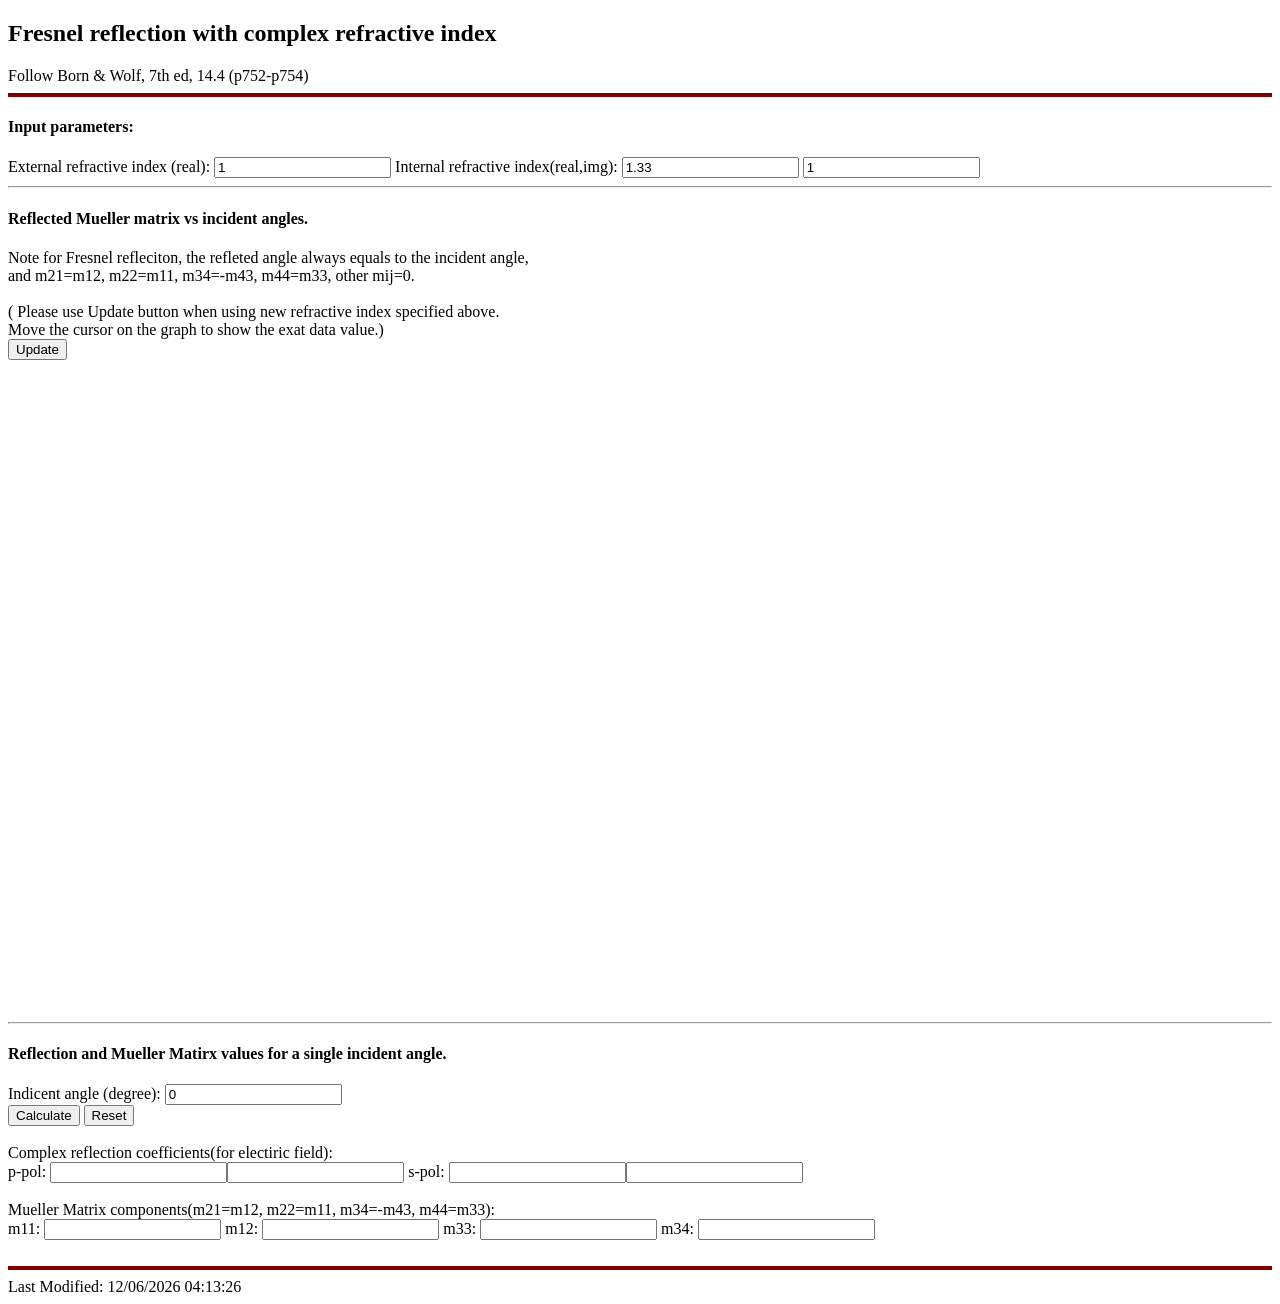
==== tools/my.jqplot.fresnel.html @ f9ca5084 "update index.html" ====
<!DOCTYPE html>
<html>
    <head>
    <title>Fresnel Reflection</title>
    <link href="css/tamuIndex-6.css" rel="stylesheet"/>
    <link class="include" rel="stylesheet" type="text/css" href="./jquery.jqplot.min.css" />
     <script class="include" type="text/javascript" src="./jquery.min.js"></script>
     <script class="include" type="text/javascript" src="./jquery.jqplot.min.js"></script>
     <script class="include" language="javascript" type="text/javascript" src="./jqplot.cursor.min.js"></script>

     <script class="code" type="text/javascript">
     /*
       Examples From
       JavaScript: The Definitive Guide, Fourth Edition

       Legal matters: these files were created by David Flanagan, and are
       Copyright (c) 2001 by David Flanagan.  You may use, study, modify, and
       distribute them for any purpose.  Please note that these examples are
       provided "as-is" and come with no warranty of any kind.

       David Flanagan
     */

     /*
      * Complex.js:
      * This file defines a Complex class to represent complex numbers.
      * Recall that a complex number is the sum of a real number and an
      * imaginary number, and that the imaginary number i is the
      * square root of -1.
      */

     /*
      * The first step in defining a class is defining the constructor
      * function of the class. This constructor should initialize any
      * instance properties of the object. These are the essential
      * "state variables" that make each instance of the class different.
      */
     function Complex(real, imaginary) {
     this.x = real;       // The real part of the number
     this.y = imaginary;  // The imaginary part of the number
 }

 /*
  * The second step in defining a class is defining its instance
  * methods (and possibly other properties) in the prototype object
  * of the constructor. Any properties defined in this object will
  * be inherited by all instances of the class. Note that instance
  * methods operate implicitly on the this keyword. For many methods,
  * no other arguments are needed.
  */

 // Return the magnitude of a complex number. This is defined
 // as its distance from the origin (0,0) of the complex plane.
     Complex.prototype.magnitude = function() {
	 return Math.sqrt(this.x*this.x + this.y*this.y);
     };

// Return a complex number that is the negative of this one.
Complex.prototype.negative = function() {
    return new Complex(-this.x, -this.y);
};

// Convert a Complex object to a string in a useful way.
// This is invoked when a Complex object is used as a string.
Complex.prototype.toString = function() {
    return "{" + this.x + "," + this.y + "}";
};

// Return the real portion of a complex number. This function
// is invoked when a Complex object is treated as a primitive value.
Complex.prototype.valueOf = function() { return this.x; }

/*
 * The third step in defining a class is to define class methods,
 * constants, and any needed class properties as properties of the
 * constructor function itself (instead of as properties of the
 * prototype object of the constructor). Note that class methods
 * do not use the this keyword: they operate only on their arguments.
 */

// Add two complex numbers and return the result.
    Complex.add = function (a, b) {
	return new Complex(a.x + b.x, a.y + b.y);
    };

// Subtract one complex number from another.
Complex.subtract = function (a, b) {
    return new Complex(a.x - b.x, a.y - b.y);
};

// Multiply two complex numbers and return the product.
Complex.multiply = function(a, b) {
    return new Complex(a.x * b.x - a.y * b.y,
                       a.x * b.y + a.y * b.x);
};

Complex.divide = function(a, b)
{ denorm = b.x*b.x + b.y*b.y;
  return new Complex((a.x*b.x + a.y*b.y)/denorm,
		     (a.y*b.x - a.x*b.y)/denorm);
}

    Complex.modsquare = function(a)
    { return a.x*a.x + a.y*a.y;
    }

    // Here are some useful predefined complex numbers.
    // They are defined as class properties, where they can be used as
    // "constants." (Note, though, that they are not actually read-only.)
	Complex.zero = new Complex(0,0);
Complex.one = new Complex(1,0);
Complex.i = new Complex(0,1);


//==================================================
//\author: Meng Gao @ TAMU
//\date: 05/14/2012
//\history: inspired from the TTM calculator by youyu:
//http://people.physics.tamu.edu/yyou/temp/TMM.html
//\todo: add button of the plot function

function fresnel(th1, n1, n2r, n2i)
{
    //follow Born and Wolf
    th1 = th1*Math.PI/180;//incident angle, real
    nc11=n1*Math.cos(th1);
    alpha=Math.pow(n2r,2)-Math.pow(n2i,2)-Math.pow(n1*Math.sin(th1),2);
    u2=Math.sqrt(1/2)*Math.sqrt(alpha+Math.sqrt(Math.pow(alpha,2)+Math.pow(2*n2r*n2i,2)));
    v2=Math.sqrt(1/2)*Math.sqrt(-alpha+Math.sqrt(Math.pow(alpha,2)+Math.pow(2*n2r*n2i,2)));
    epsilon=new Complex(Math.pow(n2r,2)-Math.pow(n2i,2), 2*n2r*n2i);
    //reflection coefficients
    rs=Complex.divide(new Complex(nc11-u2, -v2), new Complex(nc11+u2, v2));
    rp=Complex.divide(new Complex(epsilon.x*Math.cos(th1)-n1*u2, epsilon.y*Math.cos(th1)-n1*v2), new Complex(epsilon.x*Math.cos(th1)+n1*u2, epsilon.y*Math.cos(th1)+n1*v2));

    m11=(Complex.modsquare(rp)+Complex.modsquare(rs))/2;
    m12=(Complex.modsquare(rp)-Complex.modsquare(rs))/2;
    rsconj=new Complex(rs.x, -rs.y);
    m33=Complex.multiply(rp,rsconj).x;
    m34=Complex.multiply(rp,rsconj).y;

    return {rp:rp, rs:rs, m11:m11, m12:m12, m33:m33, m34: m34};
    //     return {m11:m11, m12:m12, m33:m33, m34: m34};
}

//return to the webpage
function calc()
{
    f = document.f1;
    th1 = f.th1.value;
    n1  = f.n1.value;//real
    n2r  = f.n2r.value;
    n2i  = f.n2i.value;
    var f2=fresnel(th1,n1,n2r,n2i);

    f.rpr.value=f2.rp.x;
    f.rpi.value=f2.rp.y;
    f.rsr.value=f2.rs.x;
    f.rsi.value=f2.rs.y;

    f.m11.value=f2.m11;
    f.m12.value=f2.m12;
    f.m33.value=f2.m33;
    f.m34.value=f2.m34;

}

//plot functions
function plot(n1, n2r, n2i)
{
	var line11 = [];
	var line12 = [];
	var line33 = [];
	var line34 = [];

	for (var i=0; i<=90; i+=1){
	    var f2=fresnel(i, n1, n2r, n2i)
	    line11.push([i, f2.m11]);
	    line12.push([i, f2.m12]);
	    line33.push([i, f2.m33]);
	    line34.push([i, f2.m34]);
	}
	//=====================================			  
	var plot11 = $.jqplot('chart11', [line11], {
		series:[{showMarker:false}],
		axes:{
		    xaxis:{
			label:'incident angle (Degree)'
		    },
		    yaxis:{
			label:'m11',
			tickOptions:{ formatString:'%.3f' }
		    }
		},
		highlighter: {
		    show: false
		},
		cursor: {
		    show: true,
		    tooltipLocation:'sw'
		}
	    });
	//===============================
	var plot12 = $.jqplot('chart12', [line12], {
		series:[{showMarker:false}],
		axes:{
		    xaxis:{
			label:'incident angle (Degree)'
		    },
		    yaxis:{
			label:'m12',
			tickOptions:{ formatString:'%.3f' }
		    }
		},
		highlighter: {
		    show: false
		},
		cursor: {
		    show: true,
		    tooltipLocation:'sw'
		}
	    });
	//=============================
	var plot33 = $.jqplot('chart33', [line33], {
		series:[{showMarker:false}],
		axes:{
		    xaxis:{
			label:'incident angle (Degree)'
		    },
		    yaxis:{
			label:'m33',
			tickOptions:{ formatString:'%.3f' }
		    }
		},
		highlighter: {
		    show: false
		},
		cursor: {
		    show: true,
		    tooltipLocation:'sw'
		}
	    });
	//============================
	var plot34 = $.jqplot('chart34', [line34], {
		series:[{showMarker:false}],
		axes:{
		    xaxis:{
			label:'incident angle (Degree)'
		    },
		    yaxis:{
			label:'m34',
			tickOptions:{ formatString:'%.3f' }
		    }
		},
		highlighter: {
		    show: false
		},
		cursor: {
		    show: true,
		    tooltipLocation:'sw'
		}
	    });
			     return {plot11:plot11, plot12:plot12,plot33:plot33,plot34:plot34};
    }



$(document).ready(function(){
	f = document.f1;
	n1  = f.n1.value;//real
	n2r  = f.n2r.value;
	n2i  = f.n2i.value;
        plot(n1,n2r,n2i);
});

function redraw()
{
	f = document.f1;
	n1  = f.n1.value;//real
	n2r  = f.n2r.value;
	n2i  = f.n2i.value;
        plots=plot(n1,n2r,n2i);

        plots.plot11.replot({ clear: true, resetAxes: true }); 
        plots.plot12.replot({ clear: true, resetAxes: true }); 
        plots.plot33.replot({ clear: true, resetAxes: true }); 
        plots.plot34.replot({ clear: true, resetAxes: true }); 

}



</script>

    </head>

    <body>

    <h2>Fresnel reflection with complex refractive index</h2>
    Follow Born & Wolf, 7th ed, 14.4 (p752-p754)<br>
    <hr align="left" size="4" color="maroon" />


    <form name="f1" method="POST" action="javascript:calc()">
    <h4>Input parameters:</h4>
    External refractive index (real): <input type="text" value="1" name="n1">
    Internal refractive index(real,img): <input type="text" value="1.33" name="n2r">
    <input type="text" value="1" name="n2i"><br>
    <hr>

    <h4> Reflected Mueller matrix vs incident angles.</h4> 
    Note for Fresnel refleciton, the refleted angle always equals to the incident angle, <br>
    and m21=m12, m22=m11, m34=-m43, m44=m33, other mij=0. <br>
    <br>( Please use Update button
    when using new refractive index specified above. <br>
    Move the cursor on the graph to show the exat data value.) <br>

    <input id="btnTest" type="button" value="Update" 
	   onclick="redraw()"/> <br>

    <br>
    <div>
    <div id="chart11" style="height:300px; width:600px; float: left;"></div>
    <div id="chart12" style="height:300px; width:600px; float: left;"></div>
    </div>
    <div>
    <div id="chart33" style="height:300px; width:600px;float: left;"></div>
    <div id="chart34" style="height:300px; width:600px;float: left;"></div>
    <div style="clear:both;"></div>
    </div>
    <br>
    <br>

    <hr>

    <h4>Reflection and Mueller Matirx values for a single incident angle.</h4>
    Indicent angle (degree): <input type="text" value="0" name="th1"><br>
    <input type="submit" value="Calculate" name="B1">
    <input type="reset" value="Reset" name="B2"><br>
    
    <br>Complex reflection coefficients(for electiric field):<br>
    p-pol: <input type="text" name="rpr"><input type="text" name="rpi"> 
    s-pol: <input type="text" name="rsr"><input type="text" name="rsi"><br>

    <br>Mueller Matrix components(m21=m12, m22=m11, m34=-m43, m44=m33):<br>
    m11: <input type="text" name="m11"> m12: <input type="text" name="m12"> 
    m33: <input type="text" name="m33"> m34: <input type="text" name="m34"><br>
    <br>

<hr align="left" size="4" color="maroon" />
Last Modified: 
<script type="text/javascript">
document.write(document.lastModified);
</script>

    </div>
    </form>



    </body>
    </html>
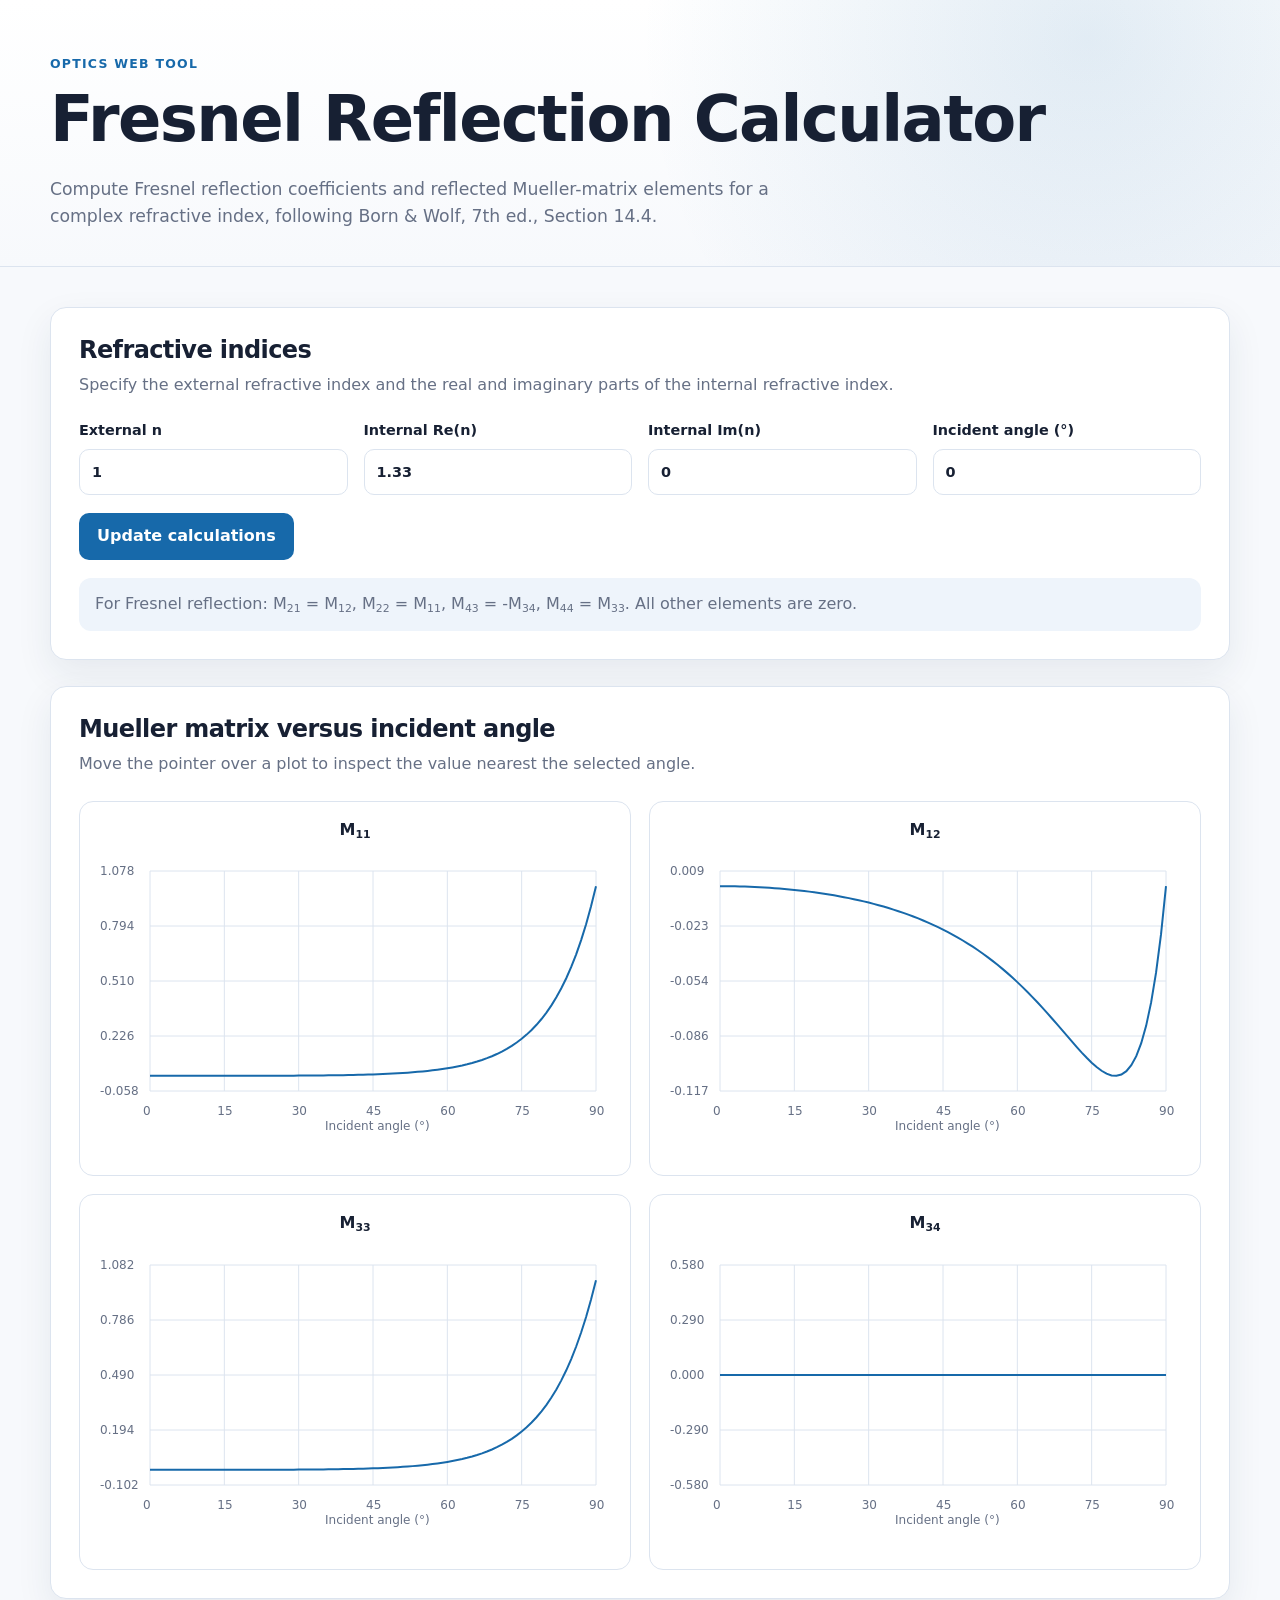
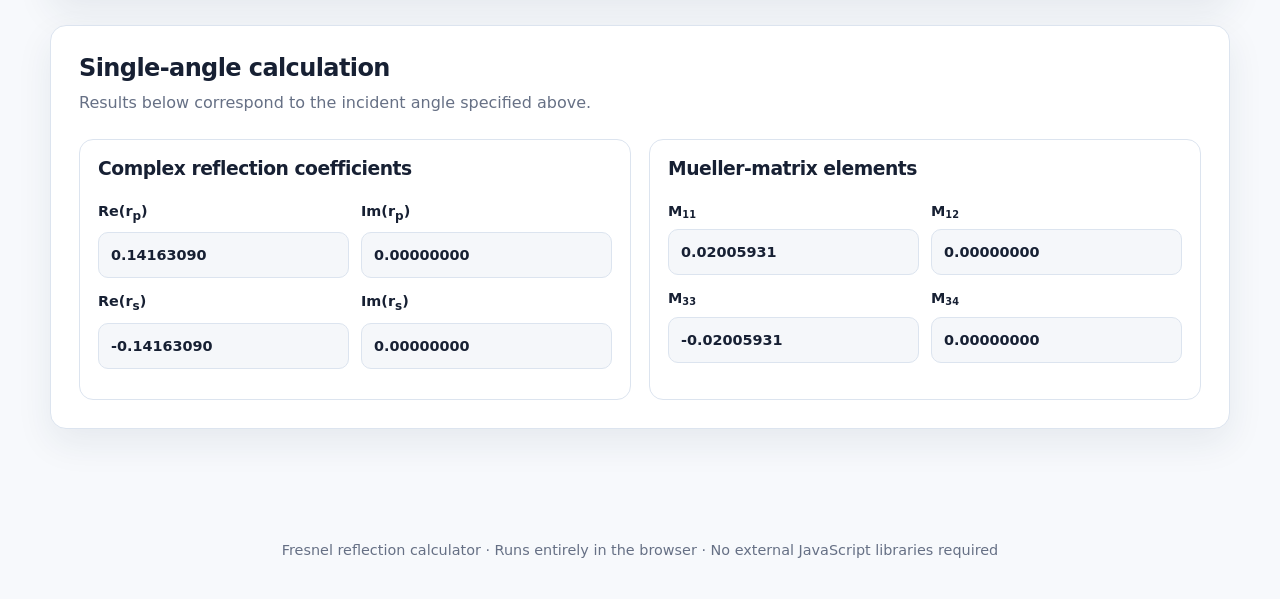
==== commit a4c32df9: "update" ====
--- a/tools/my.jqplot.fresnel.html
+++ b/tools/my.jqplot.fresnel.html
@@ -1,361 +1,676 @@
 <!DOCTYPE html>
-<html>
-    <head>
-    <title>Fresnel Reflection</title>
-    <link href="css/tamuIndex-6.css" rel="stylesheet"/>
-    <link class="include" rel="stylesheet" type="text/css" href="./jquery.jqplot.min.css" />
-     <script class="include" type="text/javascript" src="./jquery.min.js"></script>
-     <script class="include" type="text/javascript" src="./jquery.jqplot.min.js"></script>
-     <script class="include" language="javascript" type="text/javascript" src="./jqplot.cursor.min.js"></script>
-
-     <script class="code" type="text/javascript">
-     /*
-       Examples From
-       JavaScript: The Definitive Guide, Fourth Edition
-
-       Legal matters: these files were created by David Flanagan, and are
-       Copyright (c) 2001 by David Flanagan.  You may use, study, modify, and
-       distribute them for any purpose.  Please note that these examples are
-       provided "as-is" and come with no warranty of any kind.
-
-       David Flanagan
-     */
-
-     /*
-      * Complex.js:
-      * This file defines a Complex class to represent complex numbers.
-      * Recall that a complex number is the sum of a real number and an
-      * imaginary number, and that the imaginary number i is the
-      * square root of -1.
-      */
-
-     /*
-      * The first step in defining a class is defining the constructor
-      * function of the class. This constructor should initialize any
-      * instance properties of the object. These are the essential
-      * "state variables" that make each instance of the class different.
-      */
-     function Complex(real, imaginary) {
-     this.x = real;       // The real part of the number
-     this.y = imaginary;  // The imaginary part of the number
- }
-
- /*
-  * The second step in defining a class is defining its instance
-  * methods (and possibly other properties) in the prototype object
-  * of the constructor. Any properties defined in this object will
-  * be inherited by all instances of the class. Note that instance
-  * methods operate implicitly on the this keyword. For many methods,
-  * no other arguments are needed.
-  */
-
- // Return the magnitude of a complex number. This is defined
- // as its distance from the origin (0,0) of the complex plane.
-     Complex.prototype.magnitude = function() {
-	 return Math.sqrt(this.x*this.x + this.y*this.y);
-     };
-
-// Return a complex number that is the negative of this one.
-Complex.prototype.negative = function() {
-    return new Complex(-this.x, -this.y);
-};
-
-// Convert a Complex object to a string in a useful way.
-// This is invoked when a Complex object is used as a string.
-Complex.prototype.toString = function() {
-    return "{" + this.x + "," + this.y + "}";
-};
-
-// Return the real portion of a complex number. This function
-// is invoked when a Complex object is treated as a primitive value.
-Complex.prototype.valueOf = function() { return this.x; }
-
-/*
- * The third step in defining a class is to define class methods,
- * constants, and any needed class properties as properties of the
- * constructor function itself (instead of as properties of the
- * prototype object of the constructor). Note that class methods
- * do not use the this keyword: they operate only on their arguments.
- */
-
-// Add two complex numbers and return the result.
-    Complex.add = function (a, b) {
-	return new Complex(a.x + b.x, a.y + b.y);
-    };
-
-// Subtract one complex number from another.
-Complex.subtract = function (a, b) {
-    return new Complex(a.x - b.x, a.y - b.y);
-};
-
-// Multiply two complex numbers and return the product.
-Complex.multiply = function(a, b) {
-    return new Complex(a.x * b.x - a.y * b.y,
-                       a.x * b.y + a.y * b.x);
-};
-
-Complex.divide = function(a, b)
-{ denorm = b.x*b.x + b.y*b.y;
-  return new Complex((a.x*b.x + a.y*b.y)/denorm,
-		     (a.y*b.x - a.x*b.y)/denorm);
-}
-
-    Complex.modsquare = function(a)
-    { return a.x*a.x + a.y*a.y;
-    }
-
-    // Here are some useful predefined complex numbers.
-    // They are defined as class properties, where they can be used as
-    // "constants." (Note, though, that they are not actually read-only.)
-	Complex.zero = new Complex(0,0);
-Complex.one = new Complex(1,0);
-Complex.i = new Complex(0,1);
-
-
-//==================================================
-//\author: Meng Gao @ TAMU
-//\date: 05/14/2012
-//\history: inspired from the TTM calculator by youyu:
-//http://people.physics.tamu.edu/yyou/temp/TMM.html
-//\todo: add button of the plot function
-
-function fresnel(th1, n1, n2r, n2i)
-{
-    //follow Born and Wolf
-    th1 = th1*Math.PI/180;//incident angle, real
-    nc11=n1*Math.cos(th1);
-    alpha=Math.pow(n2r,2)-Math.pow(n2i,2)-Math.pow(n1*Math.sin(th1),2);
-    u2=Math.sqrt(1/2)*Math.sqrt(alpha+Math.sqrt(Math.pow(alpha,2)+Math.pow(2*n2r*n2i,2)));
-    v2=Math.sqrt(1/2)*Math.sqrt(-alpha+Math.sqrt(Math.pow(alpha,2)+Math.pow(2*n2r*n2i,2)));
-    epsilon=new Complex(Math.pow(n2r,2)-Math.pow(n2i,2), 2*n2r*n2i);
-    //reflection coefficients
-    rs=Complex.divide(new Complex(nc11-u2, -v2), new Complex(nc11+u2, v2));
-    rp=Complex.divide(new Complex(epsilon.x*Math.cos(th1)-n1*u2, epsilon.y*Math.cos(th1)-n1*v2), new Complex(epsilon.x*Math.cos(th1)+n1*u2, epsilon.y*Math.cos(th1)+n1*v2));
-
-    m11=(Complex.modsquare(rp)+Complex.modsquare(rs))/2;
-    m12=(Complex.modsquare(rp)-Complex.modsquare(rs))/2;
-    rsconj=new Complex(rs.x, -rs.y);
-    m33=Complex.multiply(rp,rsconj).x;
-    m34=Complex.multiply(rp,rsconj).y;
-
-    return {rp:rp, rs:rs, m11:m11, m12:m12, m33:m33, m34: m34};
-    //     return {m11:m11, m12:m12, m33:m33, m34: m34};
-}
-
-//return to the webpage
-function calc()
-{
-    f = document.f1;
-    th1 = f.th1.value;
-    n1  = f.n1.value;//real
-    n2r  = f.n2r.value;
-    n2i  = f.n2i.value;
-    var f2=fresnel(th1,n1,n2r,n2i);
-
-    f.rpr.value=f2.rp.x;
-    f.rpi.value=f2.rp.y;
-    f.rsr.value=f2.rs.x;
-    f.rsi.value=f2.rs.y;
-
-    f.m11.value=f2.m11;
-    f.m12.value=f2.m12;
-    f.m33.value=f2.m33;
-    f.m34.value=f2.m34;
-
-}
-
-//plot functions
-function plot(n1, n2r, n2i)
-{
-	var line11 = [];
-	var line12 = [];
-	var line33 = [];
-	var line34 = [];
-
-	for (var i=0; i<=90; i+=1){
-	    var f2=fresnel(i, n1, n2r, n2i)
-	    line11.push([i, f2.m11]);
-	    line12.push([i, f2.m12]);
-	    line33.push([i, f2.m33]);
-	    line34.push([i, f2.m34]);
-	}
-	//=====================================			  
-	var plot11 = $.jqplot('chart11', [line11], {
-		series:[{showMarker:false}],
-		axes:{
-		    xaxis:{
-			label:'incident angle (Degree)'
-		    },
-		    yaxis:{
-			label:'m11',
-			tickOptions:{ formatString:'%.3f' }
-		    }
-		},
-		highlighter: {
-		    show: false
-		},
-		cursor: {
-		    show: true,
-		    tooltipLocation:'sw'
-		}
-	    });
-	//===============================
-	var plot12 = $.jqplot('chart12', [line12], {
-		series:[{showMarker:false}],
-		axes:{
-		    xaxis:{
-			label:'incident angle (Degree)'
-		    },
-		    yaxis:{
-			label:'m12',
-			tickOptions:{ formatString:'%.3f' }
-		    }
-		},
-		highlighter: {
-		    show: false
-		},
-		cursor: {
-		    show: true,
-		    tooltipLocation:'sw'
-		}
-	    });
-	//=============================
-	var plot33 = $.jqplot('chart33', [line33], {
-		series:[{showMarker:false}],
-		axes:{
-		    xaxis:{
-			label:'incident angle (Degree)'
-		    },
-		    yaxis:{
-			label:'m33',
-			tickOptions:{ formatString:'%.3f' }
-		    }
-		},
-		highlighter: {
-		    show: false
-		},
-		cursor: {
-		    show: true,
-		    tooltipLocation:'sw'
-		}
-	    });
-	//============================
-	var plot34 = $.jqplot('chart34', [line34], {
-		series:[{showMarker:false}],
-		axes:{
-		    xaxis:{
-			label:'incident angle (Degree)'
-		    },
-		    yaxis:{
-			label:'m34',
-			tickOptions:{ formatString:'%.3f' }
-		    }
-		},
-		highlighter: {
-		    show: false
-		},
-		cursor: {
-		    show: true,
-		    tooltipLocation:'sw'
-		}
-	    });
-			     return {plot11:plot11, plot12:plot12,plot33:plot33,plot34:plot34};
-    }
-
-
-
-$(document).ready(function(){
-	f = document.f1;
-	n1  = f.n1.value;//real
-	n2r  = f.n2r.value;
-	n2i  = f.n2i.value;
-        plot(n1,n2r,n2i);
-});
-
-function redraw()
-{
-	f = document.f1;
-	n1  = f.n1.value;//real
-	n2r  = f.n2r.value;
-	n2i  = f.n2i.value;
-        plots=plot(n1,n2r,n2i);
-
-        plots.plot11.replot({ clear: true, resetAxes: true }); 
-        plots.plot12.replot({ clear: true, resetAxes: true }); 
-        plots.plot33.replot({ clear: true, resetAxes: true }); 
-        plots.plot34.replot({ clear: true, resetAxes: true }); 
-
-}
-
-
-
-</script>
-
-    </head>
-
-    <body>
-
-    <h2>Fresnel reflection with complex refractive index</h2>
-    Follow Born & Wolf, 7th ed, 14.4 (p752-p754)<br>
-    <hr align="left" size="4" color="maroon" />
-
-
-    <form name="f1" method="POST" action="javascript:calc()">
-    <h4>Input parameters:</h4>
-    External refractive index (real): <input type="text" value="1" name="n1">
-    Internal refractive index(real,img): <input type="text" value="1.33" name="n2r">
-    <input type="text" value="1" name="n2i"><br>
-    <hr>
-
-    <h4> Reflected Mueller matrix vs incident angles.</h4> 
-    Note for Fresnel refleciton, the refleted angle always equals to the incident angle, <br>
-    and m21=m12, m22=m11, m34=-m43, m44=m33, other mij=0. <br>
-    <br>( Please use Update button
-    when using new refractive index specified above. <br>
-    Move the cursor on the graph to show the exat data value.) <br>
-
-    <input id="btnTest" type="button" value="Update" 
-	   onclick="redraw()"/> <br>
-
-    <br>
-    <div>
-    <div id="chart11" style="height:300px; width:600px; float: left;"></div>
-    <div id="chart12" style="height:300px; width:600px; float: left;"></div>
+<html lang="en">
+<head>
+  <meta charset="UTF-8">
+  <meta name="viewport" content="width=device-width, initial-scale=1.0">
+  <meta name="description" content="Interactive Fresnel reflection calculator for complex refractive indices and Mueller-matrix elements.">
+  <title>Fresnel Reflection Calculator</title>
+
+  <style>
+    :root {
+      --bg: #f7f9fc;
+      --surface: #ffffff;
+      --surface-soft: #eef4fb;
+      --text: #172033;
+      --muted: #667085;
+      --line: #dce4ef;
+      --accent: #1769aa;
+      --accent-dark: #0f4f82;
+      --radius: 16px;
+      --shadow: 0 14px 36px rgba(31, 52, 79, 0.08);
+    }
+
+    * {
+      box-sizing: border-box;
+    }
+
+    body {
+      margin: 0;
+      font-family: Inter, ui-sans-serif, system-ui, -apple-system, BlinkMacSystemFont,
+        "Segoe UI", sans-serif;
+      color: var(--text);
+      background: var(--bg);
+      line-height: 1.55;
+    }
+
+    .container {
+      width: min(1180px, calc(100% - 36px));
+      margin: 0 auto;
+    }
+
+    header {
+      padding: 54px 0 36px;
+      background:
+        radial-gradient(circle at 85% 15%, rgba(23,105,170,.12), transparent 28rem),
+        linear-gradient(180deg, #fff 0%, var(--bg) 100%);
+      border-bottom: 1px solid var(--line);
+    }
+
+    .eyebrow {
+      margin: 0 0 8px;
+      font-size: .78rem;
+      font-weight: 800;
+      color: var(--accent);
+      text-transform: uppercase;
+      letter-spacing: .1em;
+    }
+
+    h1, h2, h3 {
+      line-height: 1.2;
+      letter-spacing: -.025em;
+    }
+
+    h1 {
+      margin: 0;
+      font-size: clamp(2.3rem, 5vw, 4rem);
+    }
+
+    .lead {
+      max-width: 760px;
+      margin: 18px 0 0;
+      color: var(--muted);
+      font-size: 1.08rem;
+    }
+
+    main {
+      padding: 40px 0 60px;
+    }
+
+    .panel {
+      margin-bottom: 26px;
+      padding: 28px;
+      border: 1px solid var(--line);
+      border-radius: var(--radius);
+      background: var(--surface);
+      box-shadow: var(--shadow);
+    }
+
+    .panel h2 {
+      margin-top: 0;
+      margin-bottom: 8px;
+      font-size: 1.5rem;
+    }
+
+    .panel-intro {
+      margin-top: 0;
+      color: var(--muted);
+    }
+
+    .input-grid,
+    .output-grid {
+      display: grid;
+      grid-template-columns: repeat(4, minmax(0, 1fr));
+      gap: 16px;
+      margin-top: 22px;
+    }
+
+    label {
+      display: block;
+      font-size: .9rem;
+      font-weight: 700;
+    }
+
+    input[type="number"],
+    input[type="text"] {
+      width: 100%;
+      margin-top: 7px;
+      padding: 11px 12px;
+      border: 1px solid var(--line);
+      border-radius: 10px;
+      background: #fff;
+      color: var(--text);
+      font: inherit;
+    }
+
+    input[readonly] {
+      background: #f5f7fa;
+    }
+
+    button {
+      margin-top: 18px;
+      padding: 11px 18px;
+      border: 0;
+      border-radius: 10px;
+      background: var(--accent);
+      color: white;
+      font: inherit;
+      font-weight: 750;
+      cursor: pointer;
+    }
+
+    button:hover {
+      background: var(--accent-dark);
+    }
+
+    .matrix-note {
+      margin-top: 18px;
+      padding: 14px 16px;
+      border-radius: 12px;
+      background: var(--surface-soft);
+      color: var(--muted);
+    }
+
+    .charts {
+      display: grid;
+      grid-template-columns: repeat(2, minmax(0, 1fr));
+      gap: 18px;
+      margin-top: 24px;
+    }
+
+    .chart-card {
+      padding: 16px;
+      border: 1px solid var(--line);
+      border-radius: 14px;
+      background: #fff;
+    }
+
+    .chart-title {
+      margin: 0 0 10px;
+      font-weight: 750;
+      text-align: center;
+    }
+
+    canvas {
+      width: 100%;
+      height: 280px;
+      display: block;
+    }
+
+    .chart-readout {
+      margin-top: 8px;
+      color: var(--muted);
+      font-size: .86rem;
+      text-align: center;
+      min-height: 1.3em;
+    }
+
+    .coeff-grid {
+      display: grid;
+      grid-template-columns: repeat(2, minmax(0, 1fr));
+      gap: 18px;
+      margin-top: 24px;
+    }
+
+    .result-group {
+      padding: 18px;
+      border: 1px solid var(--line);
+      border-radius: 14px;
+      background: #fff;
+    }
+
+    .result-group h3 {
+      margin-top: 0;
+    }
+
+    .result-row {
+      display: grid;
+      grid-template-columns: 1fr 1fr;
+      gap: 12px;
+      margin-bottom: 12px;
+    }
+
+    footer {
+      padding: 24px 0 38px;
+      color: var(--muted);
+      font-size: .9rem;
+      text-align: center;
+    }
+
+    .math sub {
+      font-size: .68em;
+      vertical-align: -.25em;
+    }
+
+    @media (max-width: 820px) {
+      .input-grid,
+      .output-grid,
+      .charts,
+      .coeff-grid {
+        grid-template-columns: 1fr 1fr;
+      }
+    }
+
+    @media (max-width: 560px) {
+      .input-grid,
+      .output-grid,
+      .charts,
+      .coeff-grid,
+      .result-row {
+        grid-template-columns: 1fr;
+      }
+
+      .panel {
+        padding: 20px;
+      }
+    }
+  </style>
+</head>
+
+<body>
+  <header>
+    <div class="container">
+      <p class="eyebrow">Optics Web Tool</p>
+      <h1>Fresnel Reflection Calculator</h1>
+      <p class="lead">
+        Compute Fresnel reflection coefficients and reflected Mueller-matrix
+        elements for a complex refractive index, following Born &amp; Wolf,
+        7th ed., Section 14.4.
+      </p>
     </div>
-    <div>
-    <div id="chart33" style="height:300px; width:600px;float: left;"></div>
-    <div id="chart34" style="height:300px; width:600px;float: left;"></div>
-    <div style="clear:both;"></div>
-    </div>
-    <br>
-    <br>
-
-    <hr>
-
-    <h4>Reflection and Mueller Matirx values for a single incident angle.</h4>
-    Indicent angle (degree): <input type="text" value="0" name="th1"><br>
-    <input type="submit" value="Calculate" name="B1">
-    <input type="reset" value="Reset" name="B2"><br>
-    
-    <br>Complex reflection coefficients(for electiric field):<br>
-    p-pol: <input type="text" name="rpr"><input type="text" name="rpi"> 
-    s-pol: <input type="text" name="rsr"><input type="text" name="rsi"><br>
-
-    <br>Mueller Matrix components(m21=m12, m22=m11, m34=-m43, m44=m33):<br>
-    m11: <input type="text" name="m11"> m12: <input type="text" name="m12"> 
-    m33: <input type="text" name="m33"> m34: <input type="text" name="m34"><br>
-    <br>
-
-<hr align="left" size="4" color="maroon" />
-Last Modified: 
-<script type="text/javascript">
-document.write(document.lastModified);
-</script>
-
-    </div>
-    </form>
-
-
-
-    </body>
-    </html>
+  </header>
+
+  <main class="container">
+    <section class="panel">
+      <h2>Refractive indices</h2>
+      <p class="panel-intro">
+        Specify the external refractive index and the real and imaginary parts
+        of the internal refractive index.
+      </p>
+
+      <div class="input-grid">
+        <label>
+          External n
+          <input id="n1" type="number" step="any" value="1">
+        </label>
+
+        <label>
+          Internal Re(n)
+          <input id="n2r" type="number" step="any" value="1.33">
+        </label>
+
+        <label>
+          Internal Im(n)
+          <input id="n2i" type="number" step="any" value="0">
+        </label>
+
+        <label>
+          Incident angle (°)
+          <input id="theta" type="number" min="0" max="90" step="any" value="0">
+        </label>
+      </div>
+
+      <button id="updateBtn" type="button">Update calculations</button>
+
+      <div class="matrix-note">
+        For Fresnel reflection:
+        <span class="math">M<sub>21</sub> = M<sub>12</sub></span>,
+        <span class="math">M<sub>22</sub> = M<sub>11</sub></span>,
+        <span class="math">M<sub>43</sub> = -M<sub>34</sub></span>,
+        <span class="math">M<sub>44</sub> = M<sub>33</sub></span>.
+        All other elements are zero.
+      </div>
+    </section>
+
+    <section class="panel">
+      <h2>Mueller matrix versus incident angle</h2>
+      <p class="panel-intro">
+        Move the pointer over a plot to inspect the value nearest the selected angle.
+      </p>
+
+      <div class="charts">
+        <div class="chart-card">
+          <p class="chart-title math">M<sub>11</sub></p>
+          <canvas id="chart11"></canvas>
+          <div class="chart-readout" id="readout11"></div>
+        </div>
+
+        <div class="chart-card">
+          <p class="chart-title math">M<sub>12</sub></p>
+          <canvas id="chart12"></canvas>
+          <div class="chart-readout" id="readout12"></div>
+        </div>
+
+        <div class="chart-card">
+          <p class="chart-title math">M<sub>33</sub></p>
+          <canvas id="chart33"></canvas>
+          <div class="chart-readout" id="readout33"></div>
+        </div>
+
+        <div class="chart-card">
+          <p class="chart-title math">M<sub>34</sub></p>
+          <canvas id="chart34"></canvas>
+          <div class="chart-readout" id="readout34"></div>
+        </div>
+      </div>
+    </section>
+
+    <section class="panel">
+      <h2>Single-angle calculation</h2>
+      <p class="panel-intro">
+        Results below correspond to the incident angle specified above.
+      </p>
+
+      <div class="coeff-grid">
+        <div class="result-group">
+          <h3>Complex reflection coefficients</h3>
+
+          <div class="result-row">
+            <label>
+              Re(r<sub>p</sub>)
+              <input id="rpr" type="text" readonly>
+            </label>
+            <label>
+              Im(r<sub>p</sub>)
+              <input id="rpi" type="text" readonly>
+            </label>
+          </div>
+
+          <div class="result-row">
+            <label>
+              Re(r<sub>s</sub>)
+              <input id="rsr" type="text" readonly>
+            </label>
+            <label>
+              Im(r<sub>s</sub>)
+              <input id="rsi" type="text" readonly>
+            </label>
+          </div>
+        </div>
+
+        <div class="result-group">
+          <h3>Mueller-matrix elements</h3>
+
+          <div class="result-row">
+            <label class="math">
+              M<sub>11</sub>
+              <input id="m11" type="text" readonly>
+            </label>
+            <label class="math">
+              M<sub>12</sub>
+              <input id="m12" type="text" readonly>
+            </label>
+          </div>
+
+          <div class="result-row">
+            <label class="math">
+              M<sub>33</sub>
+              <input id="m33" type="text" readonly>
+            </label>
+            <label class="math">
+              M<sub>34</sub>
+              <input id="m34" type="text" readonly>
+            </label>
+          </div>
+        </div>
+      </div>
+    </section>
+  </main>
+
+  <footer>
+    Fresnel reflection calculator · Runs entirely in the browser · No external JavaScript libraries required
+  </footer>
+
+  <script>
+    class Complex {
+      constructor(real, imaginary) {
+        this.x = real;
+        this.y = imaginary;
+      }
+
+      static multiply(a, b) {
+        return new Complex(
+          a.x * b.x - a.y * b.y,
+          a.x * b.y + a.y * b.x
+        );
+      }
+
+      static divide(a, b) {
+        const denom = b.x * b.x + b.y * b.y;
+        return new Complex(
+          (a.x * b.x + a.y * b.y) / denom,
+          (a.y * b.x - a.x * b.y) / denom
+        );
+      }
+
+      static modSquare(a) {
+        return a.x * a.x + a.y * a.y;
+      }
+    }
+
+    function fresnel(thetaDeg, n1, n2r, n2i) {
+      const theta = thetaDeg * Math.PI / 180;
+      const nc11 = n1 * Math.cos(theta);
+
+      const alpha =
+        n2r * n2r -
+        n2i * n2i -
+        Math.pow(n1 * Math.sin(theta), 2);
+
+      const beta = Math.sqrt(
+        alpha * alpha + Math.pow(2 * n2r * n2i, 2)
+      );
+
+      const u2 = Math.sqrt(0.5 * Math.max(0, alpha + beta));
+      const v2 = Math.sqrt(0.5 * Math.max(0, -alpha + beta));
+
+      const epsilon = new Complex(
+        n2r * n2r - n2i * n2i,
+        2 * n2r * n2i
+      );
+
+      const rs = Complex.divide(
+        new Complex(nc11 - u2, -v2),
+        new Complex(nc11 + u2, v2)
+      );
+
+      const rp = Complex.divide(
+        new Complex(
+          epsilon.x * Math.cos(theta) - n1 * u2,
+          epsilon.y * Math.cos(theta) - n1 * v2
+        ),
+        new Complex(
+          epsilon.x * Math.cos(theta) + n1 * u2,
+          epsilon.y * Math.cos(theta) + n1 * v2
+        )
+      );
+
+      const m11 = (Complex.modSquare(rp) + Complex.modSquare(rs)) / 2;
+      const m12 = (Complex.modSquare(rp) - Complex.modSquare(rs)) / 2;
+
+      const rsConj = new Complex(rs.x, -rs.y);
+      const cross = Complex.multiply(rp, rsConj);
+
+      return {
+        rp,
+        rs,
+        m11,
+        m12,
+        m33: cross.x,
+        m34: cross.y
+      };
+    }
+
+    function getInputs() {
+      return {
+        n1: Number(document.getElementById("n1").value),
+        n2r: Number(document.getElementById("n2r").value),
+        n2i: Number(document.getElementById("n2i").value),
+        theta: Number(document.getElementById("theta").value)
+      };
+    }
+
+    function formatValue(value) {
+      if (!Number.isFinite(value)) return "—";
+      if (Math.abs(value) < 1e-4 && value !== 0) return value.toExponential(6);
+      return value.toFixed(8);
+    }
+
+    function updateSingleAngle() {
+      const { n1, n2r, n2i, theta } = getInputs();
+      const result = fresnel(theta, n1, n2r, n2i);
+
+      document.getElementById("rpr").value = formatValue(result.rp.x);
+      document.getElementById("rpi").value = formatValue(result.rp.y);
+      document.getElementById("rsr").value = formatValue(result.rs.x);
+      document.getElementById("rsi").value = formatValue(result.rs.y);
+
+      document.getElementById("m11").value = formatValue(result.m11);
+      document.getElementById("m12").value = formatValue(result.m12);
+      document.getElementById("m33").value = formatValue(result.m33);
+      document.getElementById("m34").value = formatValue(result.m34);
+    }
+
+    function buildSeries() {
+      const { n1, n2r, n2i } = getInputs();
+
+      const series = {
+        m11: [],
+        m12: [],
+        m33: [],
+        m34: []
+      };
+
+      for (let angle = 0; angle <= 90; angle += 1) {
+        const r = fresnel(angle, n1, n2r, n2i);
+        series.m11.push({ x: angle, y: r.m11 });
+        series.m12.push({ x: angle, y: r.m12 });
+        series.m33.push({ x: angle, y: r.m33 });
+        series.m34.push({ x: angle, y: r.m34 });
+      }
+
+      return series;
+    }
+
+    function drawChart(canvas, data, label, readout) {
+      const dpr = window.devicePixelRatio || 1;
+      const rect = canvas.getBoundingClientRect();
+
+      canvas.width = Math.max(1, Math.floor(rect.width * dpr));
+      canvas.height = Math.max(1, Math.floor(rect.height * dpr));
+
+      const ctx = canvas.getContext("2d");
+      ctx.setTransform(dpr, 0, 0, dpr, 0, 0);
+
+      const width = rect.width;
+      const height = rect.height;
+
+      const pad = { left: 54, right: 18, top: 18, bottom: 42 };
+      const plotW = width - pad.left - pad.right;
+      const plotH = height - pad.top - pad.bottom;
+
+      const ys = data.map(d => d.y).filter(Number.isFinite);
+      let ymin = Math.min(...ys);
+      let ymax = Math.max(...ys);
+
+      if (ymin === ymax) {
+        ymin -= 0.5;
+        ymax += 0.5;
+      }
+
+      const yPad = (ymax - ymin) * 0.08;
+      ymin -= yPad;
+      ymax += yPad;
+
+      const xToPx = x => pad.left + (x / 90) * plotW;
+      const yToPx = y =>
+        pad.top + (1 - (y - ymin) / (ymax - ymin)) * plotH;
+
+      ctx.clearRect(0, 0, width, height);
+
+      ctx.strokeStyle = "#dce4ef";
+      ctx.lineWidth = 1;
+      ctx.fillStyle = "#667085";
+      ctx.font = "12px system-ui, sans-serif";
+
+      for (let x = 0; x <= 90; x += 15) {
+        const px = xToPx(x);
+        ctx.beginPath();
+        ctx.moveTo(px, pad.top);
+        ctx.lineTo(px, pad.top + plotH);
+        ctx.stroke();
+        ctx.fillText(String(x), px - 7, height - 18);
+      }
+
+      for (let i = 0; i <= 4; i++) {
+        const y = ymin + (i / 4) * (ymax - ymin);
+        const py = yToPx(y);
+        ctx.beginPath();
+        ctx.moveTo(pad.left, py);
+        ctx.lineTo(pad.left + plotW, py);
+        ctx.stroke();
+        ctx.fillText(y.toFixed(3), 4, py + 4);
+      }
+
+      ctx.strokeStyle = "#1769aa";
+      ctx.lineWidth = 2;
+      ctx.beginPath();
+
+      data.forEach((d, i) => {
+        const x = xToPx(d.x);
+        const y = yToPx(d.y);
+        if (i === 0) ctx.moveTo(x, y);
+        else ctx.lineTo(x, y);
+      });
+
+      ctx.stroke();
+
+      ctx.fillStyle = "#667085";
+      ctx.fillText("Incident angle (°)", pad.left + plotW / 2 - 48, height - 3);
+
+      canvas.onmousemove = event => {
+        const bounds = canvas.getBoundingClientRect();
+        const mouseX = event.clientX - bounds.left;
+        const angle = Math.max(
+          0,
+          Math.min(90, Math.round(((mouseX - pad.left) / plotW) * 90))
+        );
+
+        const point = data[angle];
+        if (point) {
+          readout.textContent =
+            `${angle}°   ${label} = ${formatValue(point.y)}`;
+        }
+      };
+
+      canvas.onmouseleave = () => {
+        readout.textContent = "";
+      };
+    }
+
+    function redrawAll() {
+      updateSingleAngle();
+
+      const s = buildSeries();
+
+      drawChart(
+        document.getElementById("chart11"),
+        s.m11,
+        "M11",
+        document.getElementById("readout11")
+      );
+
+      drawChart(
+        document.getElementById("chart12"),
+        s.m12,
+        "M12",
+        document.getElementById("readout12")
+      );
+
+      drawChart(
+        document.getElementById("chart33"),
+        s.m33,
+        "M33",
+        document.getElementById("readout33")
+      );
+
+      drawChart(
+        document.getElementById("chart34"),
+        s.m34,
+        "M34",
+        document.getElementById("readout34")
+      );
+    }
+
+    document.getElementById("updateBtn").addEventListener("click", redrawAll);
+
+    ["n1", "n2r", "n2i", "theta"].forEach(id => {
+      document.getElementById(id).addEventListener("keydown", event => {
+        if (event.key === "Enter") redrawAll();
+      });
+    });
+
+    window.addEventListener("resize", redrawAll);
+    window.addEventListener("DOMContentLoaded", redrawAll);
+  </script>
+</body>
+</html>
